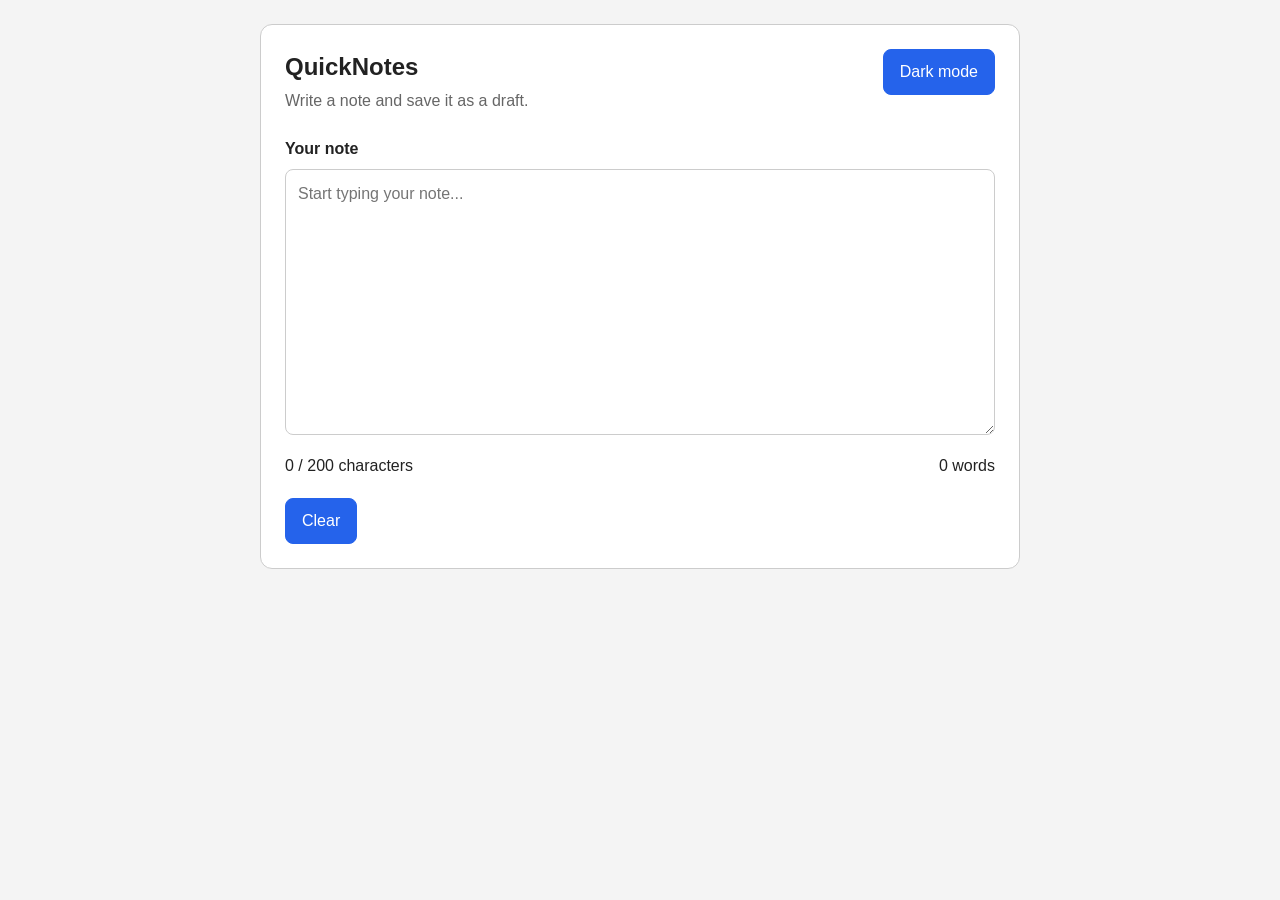
==== web-foundations-days/day4/index.html @ 2efe4b32 "day 4 update" ====
<!doctype html>
<html lang="en">
<head>
  <meta charset="UTF-8" />
  <meta name="viewport" content="width=device-width, initial-scale=1.0" />
  <title>QuickNotes - Day 4</title>
  <link rel="stylesheet" href="style.css" />
  <script src="script.js" defer></script>
</head>
<body>
  <main>
    <section class="notes-card">
      <div class="header-row">
        <div>
          <h1>QuickNotes</h1>
          <p>Write a note and save it as a draft.</p>
        </div>
        <button id="theme-toggle" type="button">Dark mode</button>
      </div>

      <label for="note-text">Your note</label>
      <textarea
        id="note-text"
        rows="10"
        maxlength="200"
        placeholder="Start typing your note..."
      ></textarea>

      <div class="counters">
        <p id="char-count">0 / 200 characters</p>
        <p id="word-count">0 words</p>
      </div>

      <button id="clear-btn" type="button">Clear</button>
    </section>
  </main>
</body>
</html>
---- web-foundations-days/day4/style.css ----
/* Day 4: CSS variables make the theme easy to change. */
:root {
  --background: #f4f4f4;
  --surface: #ffffff;
  --text: #222222;
  --muted-text: #666666;
  --border: #cccccc;
  --button-background: #2563eb;
  --button-text: #ffffff;
  --warning: #d97706;
  --over: #dc2626;
}

body.dark {
  --background: #121212;
  --surface: #1f1f1f;
  --text: #f5f5f5;
  --muted-text: #bbbbbb;
  --border: #444444;
  --button-background: #60a5fa;
  --button-text: #111111;
  --warning: #f59e0b;
  --over: #f87171;
}

* {
  box-sizing: border-box;
}

body {
  margin: 0;
  min-height: 100vh;
  padding: 24px;
  font-family: Arial, sans-serif;
  line-height: 1.5;
  background-color: var(--background);
  color: var(--text);
}

main {
  max-width: 760px;
  margin: 0 auto;
}

.notes-card {
  padding: 24px;
  background-color: var(--surface);
  border: 1px solid var(--border);
  border-radius: 12px;
}

.header-row {
  display: flex;
  align-items: flex-start;
  justify-content: space-between;
  gap: 16px;
  margin-bottom: 24px;
}

h1 {
  margin: 0;
}

.header-row p {
  margin: 4px 0 0;
  color: var(--muted-text);
}

label {
  display: block;
  margin-bottom: 8px;
  font-weight: bold;
}

textarea {
  width: 100%;
  min-height: 220px;
  padding: 12px;
  resize: vertical;
  font: inherit;
  color: var(--text);
  background-color: var(--surface);
  border: 1px solid var(--border);
  border-radius: 8px;
}

textarea:focus {
  outline: 2px solid var(--button-background);
  outline-offset: 2px;
}

.counters {
  display: flex;
  justify-content: space-between;
  gap: 16px;
  margin: 12px 0 20px;
}

.counters p {
  margin: 0;
}

.warning {
  color: var(--warning);
}

.over {
  color: var(--over);
  font-weight: bold;
}

button {
  padding: 10px 16px;
  border: 1px solid var(--button-background);
  border-radius: 8px;
  background-color: var(--button-background);
  color: var(--button-text);
  font: inherit;
  cursor: pointer;
}

button:hover {
  opacity: 0.9;
}

@media (max-width: 600px) {
  body {
    padding: 16px;
  }

  .header-row,
  .counters {
    flex-direction: column;
  }

  .header-row {
    align-items: stretch;
  }
}
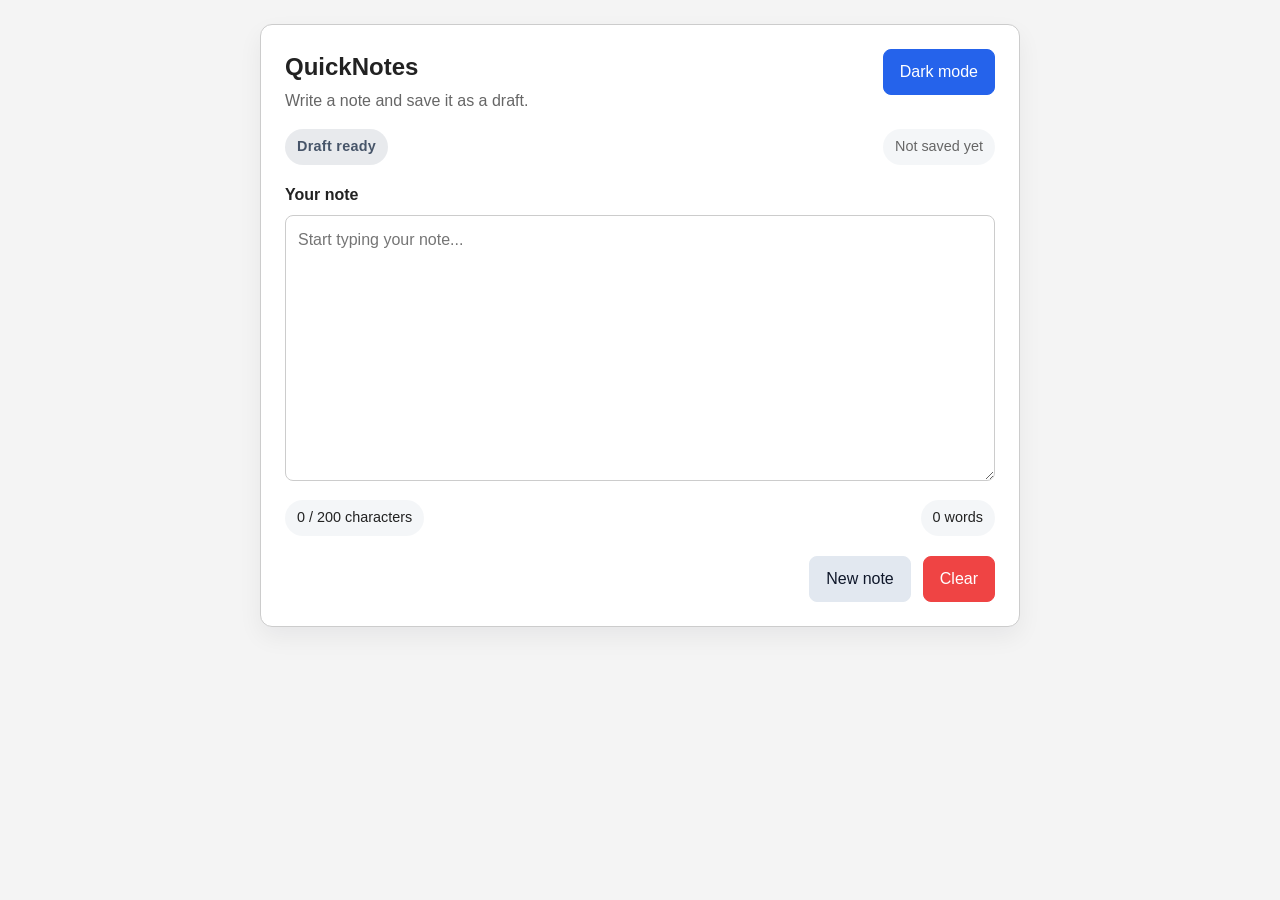
==== commit 55c8fddd: "day4 works" ====
--- a/web-foundations-days/day4/index.html
+++ b/web-foundations-days/day4/index.html
@@ -5,7 +5,6 @@
   <meta name="viewport" content="width=device-width, initial-scale=1.0" />
   <title>QuickNotes - Day 4</title>
   <link rel="stylesheet" href="style.css" />
-  <script src="script.js" defer></script>
 </head>
 <body>
   <main>
@@ -15,10 +14,17 @@
           <h1>QuickNotes</h1>
           <p>Write a note and save it as a draft.</p>
         </div>
+
         <button id="theme-toggle" type="button">Dark mode</button>
       </div>
 
+      <div class="status-row" aria-live="polite">
+        <span id="save-status" class="save-status neutral">Draft ready</span>
+        <span id="last-saved" class="last-saved">Not saved yet</span>
+      </div>
+
       <label for="note-text">Your note</label>
+
       <textarea
         id="note-text"
         rows="10"
@@ -27,12 +33,17 @@
       ></textarea>
 
       <div class="counters">
-        <p id="char-count">0 / 200 characters</p>
-        <p id="word-count">0 words</p>
+        <p id="char-count" class="count-pill">0 / 200 characters</p>
+        <p id="word-count" class="count-pill">0 words</p>
       </div>
 
-      <button id="clear-btn" type="button">Clear</button>
+      <div class="button-row">
+        <button id="new-note-btn" type="button" class="secondary">New note</button>
+        <button id="clear-btn" type="button" class="danger">Clear</button>
+      </div>
     </section>
   </main>
+
+  <script src="script.js"></script>
 </body>
 </html>
--- a/web-foundations-days/day4/style.css
+++ b/web-foundations-days/day4/style.css
@@ -1,4 +1,3 @@
-/* Day 4: CSS variables make the theme easy to change. */
 :root {
   --background: #f4f4f4;
   --surface: #ffffff;
@@ -7,8 +6,14 @@
   --border: #cccccc;
   --button-background: #2563eb;
   --button-text: #ffffff;
+  --button-secondary: #e2e8f0;
+  --button-secondary-text: #0f172a;
+  --button-danger: #ef4444;
   --warning: #d97706;
   --over: #dc2626;
+  --success: #15803d;
+  --saving: #b45309;
+  --neutral: #475569;
 }
 
 body.dark {
@@ -19,8 +24,14 @@
   --border: #444444;
   --button-background: #60a5fa;
   --button-text: #111111;
+  --button-secondary: #334155;
+  --button-secondary-text: #f8fafc;
+  --button-danger: #f87171;
   --warning: #f59e0b;
   --over: #f87171;
+  --success: #4ade80;
+  --saving: #fbbf24;
+  --neutral: #cbd5e1;
 }
 
 * {
@@ -47,6 +58,7 @@
   background-color: var(--surface);
   border: 1px solid var(--border);
   border-radius: 12px;
+  box-shadow: 0 10px 25px rgba(15, 23, 42, 0.06);
 }
 
 .header-row {
@@ -54,7 +66,7 @@
   align-items: flex-start;
   justify-content: space-between;
   gap: 16px;
-  margin-bottom: 24px;
+  margin-bottom: 16px;
 }
 
 h1 {
@@ -64,6 +76,55 @@
 .header-row p {
   margin: 4px 0 0;
   color: var(--muted-text);
+}
+
+.status-row {
+  display: flex;
+  justify-content: space-between;
+  align-items: center;
+  gap: 16px;
+  margin-bottom: 18px;
+}
+
+.save-status,
+.last-saved,
+.count-pill {
+  display: inline-flex;
+  align-items: center;
+  min-height: 36px;
+  padding: 6px 12px;
+  border-radius: 999px;
+  font-size: 0.9rem;
+}
+
+.save-status {
+  font-weight: 700;
+  letter-spacing: 0.02em;
+}
+
+.save-status.saved {
+  background-color: rgba(21, 128, 61, 0.12);
+  color: var(--success);
+}
+
+.save-status.saving {
+  background-color: rgba(180, 83, 9, 0.12);
+  color: var(--saving);
+}
+
+.save-status.restored {
+  background-color: rgba(37, 99, 235, 0.12);
+  color: var(--button-background);
+}
+
+.save-status.neutral {
+  background-color: rgba(71, 85, 105, 0.12);
+  color: var(--neutral);
+}
+
+.last-saved {
+  color: var(--muted-text);
+  background-color: rgba(148, 163, 184, 0.1);
 }
 
 label {
@@ -82,11 +143,13 @@
   background-color: var(--surface);
   border: 1px solid var(--border);
   border-radius: 8px;
+  transition: border-color 0.2s ease, box-shadow 0.2s ease;
 }
 
 textarea:focus {
-  outline: 2px solid var(--button-background);
-  outline-offset: 2px;
+  outline: none;
+  border-color: var(--button-background);
+  box-shadow: 0 0 0 3px rgba(37, 99, 235, 0.15);
 }
 
 .counters {
@@ -100,6 +163,11 @@
   margin: 0;
 }
 
+.count-pill {
+  background-color: rgba(148, 163, 184, 0.1);
+  color: var(--text);
+}
+
 .warning {
   color: var(--warning);
 }
@@ -107,6 +175,12 @@
 .over {
   color: var(--over);
   font-weight: bold;
+}
+
+.button-row {
+  display: flex;
+  justify-content: flex-end;
+  gap: 12px;
 }
 
 button {
@@ -117,10 +191,26 @@
   color: var(--button-text);
   font: inherit;
   cursor: pointer;
+  transition: opacity 0.2s ease, transform 0.15s ease;
 }
 
 button:hover {
   opacity: 0.9;
+}
+
+button:active {
+  transform: translateY(1px);
+}
+
+button.secondary {
+  border-color: var(--button-secondary);
+  background-color: var(--button-secondary);
+  color: var(--button-secondary-text);
+}
+
+button.danger {
+  border-color: var(--button-danger);
+  background-color: var(--button-danger);
 }
 
 @media (max-width: 600px) {
@@ -129,11 +219,22 @@
   }
 
   .header-row,
-  .counters {
+  .status-row,
+  .counters,
+  .button-row {
     flex-direction: column;
   }
 
-  .header-row {
+  .header-row,
+  .status-row {
     align-items: stretch;
   }
-}
+
+  .button-row {
+    align-items: stretch;
+  }
+
+  .button-row button {
+    width: 100%;
+  }
+}
